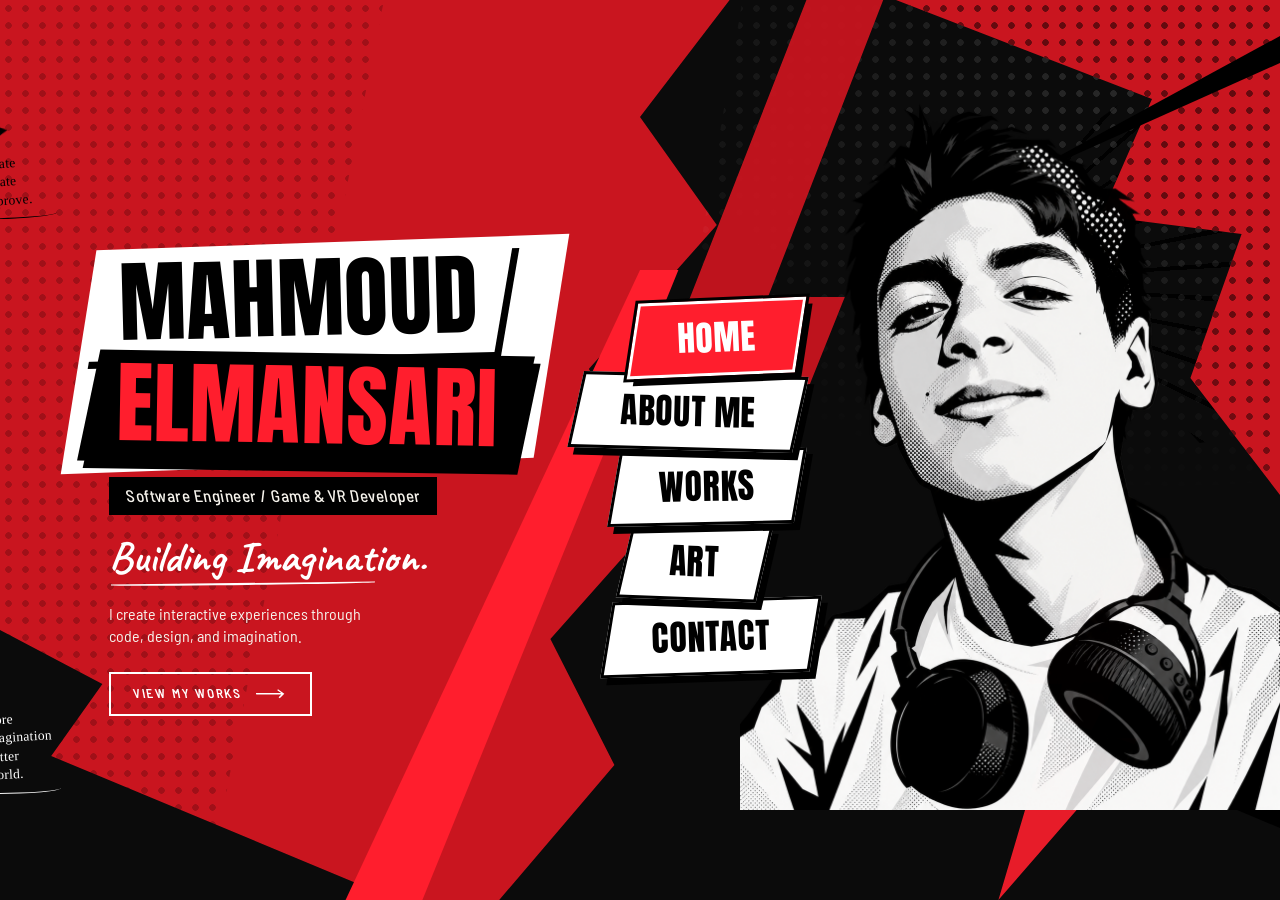
==== index.html @ aef6826e "First Commit, Home, About and Contact page done" ====
<!DOCTYPE html>
<html lang="en">
<head>
<meta charset="utf-8">
<meta name="viewport" content="width=device-width, initial-scale=1">
<title>Mahmoud Elmansari — Game &amp; VR Developer</title>
<meta name="description" content="Software engineer, game and VR developer. Building imagination in Unity.">

<meta property="og:title" content="Mahmoud Elmansari — Game &amp; VR Developer">
<meta property="og:description" content="Building imagination.">
<meta property="og:type" content="website">

<link rel="preconnect" href="https://fonts.googleapis.com">
<link rel="preconnect" href="https://fonts.gstatic.com" crossorigin>
<link href="https://fonts.googleapis.com/css2?family=Anton&family=Barlow+Semi+Condensed:wght@400;500;600&family=Caveat:wght@600;700&family=Permanent+Marker&display=swap" rel="stylesheet">

<link rel="stylesheet" href="css/style.css">
</head>

<body class="page-home">

<!-- =================================================================
     BACKGROUND
     Lives OUTSIDE the scaled frame and always fills the window, so
     there are never letterbox bars. Its shapes are percentage-based
     and abstract, so they reflow at any aspect without breaking.
     ================================================================= -->
<div class="bg" aria-hidden="true">
  <div class="bg-red"></div>
  <div class="bg-dots bg-dots--left"></div>
  <div class="bg-rays"></div>
  <div class="bg-dots bg-dots--right"></div>
  <div class="bg-shard-tr"></div>
  <div class="bg-dots bg-dots--shard"></div>
  <div class="bg-bolt-a"></div>
  <div class="bg-bolt-b"></div>
  <div class="bg-spike-tr"></div>
  <div class="bg-spike-br"></div>
  <div class="bg-shard-bl"></div>
  <div class="bg-slash"></div>
</div>

<!-- =================================================================
     VIEWPORT > FRAME
     Everything below is composed on a fixed 1600x900 canvas and
     scaled as one piece. Positions inside never change.
     ================================================================= -->
<div class="viewport">
<div class="frame">

  <div class="portrait">
    <img src="Home%20Page%20Asset/Home%20Portrait.png" alt="Portrait of Mahmoud Elmansari">
  </div>

  <div class="decor" aria-hidden="true">
    <span class="star star--tl"><img src="Home%20Page%20Asset/star.png" alt=""></span>
    <span class="star star--br"><img src="Home%20Page%20Asset/star.png" alt=""></span>
  </div>

  <p class="note note--tl" aria-hidden="true">Create<br>Iterate<br>Improve.<span class="note-swoosh"></span></p>
  <p class="note note--bl" aria-hidden="true">More<br>Imagination<br>Better<br>World.<span class="note-swoosh"></span></p>

  <main class="stage">

    <section class="identity">
      <h1 class="name">
        <span class="name-slab" aria-hidden="true"></span>
        <span class="name-line name-line--first"><span>Mahmoud</span></span>
        <span class="name-line name-line--last"><span>Elmansari</span></span>
      </h1>

      <p class="role"><span>Software Engineer / Game &amp; VR Developer</span></p>

      <p class="tagline">Building Imagination.</p>

      <p class="blurb">I create interactive experiences through<br>code, design, and imagination.</p>

      <a class="cta" href="works.html">
        <span>View my works</span>
        <svg class="cta-arrow" viewBox="0 0 40 12" aria-hidden="true">
          <path d="M0 6h34M28 1l6 5-6 5" fill="none" stroke="currentColor" stroke-width="1.8"/>
        </svg>
      </a>
    </section>

    <nav class="nav" aria-label="Main">
      <ul>
        <li><a class="nav-btn is-active" href="index.html" aria-current="page"><span>Home</span></a></li>
        <li><a class="nav-btn" href="about.html"><span>About Me</span></a></li>
        <li><a class="nav-btn" href="works.html"><span>Works</span></a></li>
        <li><a class="nav-btn" href="art.html"><span>Art</span></a></li>
        <li><a class="nav-btn" href="contact.html"><span>Contact</span></a></li>
      </ul>
    </nav>

  </main>

</div>
</div>

<script src="js/main.js"></script>
</body>
</html>
---- css/style.css ----
/* =====================================================================
   Mahmoud Elmansari — personal site
   style.css

   HOW THIS PAGE SCALES
   --------------------
   The composition is designed once on a fixed 1600 x 900 canvas, then
   scaled uniformly to fit the window — the same idea as a Canvas Scaler
   with a reference resolution.

   --u is the size of one design pixel at the current window size.
   Every measurement inside the frame is written as calc(var(--u) * N),
   where N is the number of pixels it would be on the 1600x900 canvas.

   So: a 112px headline is calc(var(--u) * 112). An element 110px from
   the left is left:calc(var(--u) * 110). Nothing is fluid, nothing
   drifts, and the layout cannot break at any window size.

   The background sits OUTSIDE the frame and fills the whole window,
   so there are never letterbox bars around the scaled composition.

   Below 760px wide the frame is switched off entirely and a separate
   flowing mobile layout takes over (section 12).
   ===================================================================== */

/* ---------------------------------------------------------------
   1. TOKENS
   --------------------------------------------------------------- */
:root{
  /* the scaler --------------------------------------------------- */
  --design-w: 1600;
  --design-h: 900;
  --u: min(100vw / 1600, 100vh / 900);   /* one design pixel */

  /* colour ------------------------------------------------------- */
  --red:        #C9151F;
  --red-hot:    #FF1E2D;
  --black:      #0B0B0B;
  --black-pure: #000000;
  --white:      #F6F3EC;
  --white-pure: #FFFFFF;

  /* geometry (design px) ---------------------------------------- */
  --skew:       -11deg;
  --pop:        calc(var(--u) * 9);
  --edge:       calc(var(--u) * 4);

  /* type --------------------------------------------------------- */
  --f-display:  "Anton", "Arial Narrow", Impact, sans-serif;
  --f-text:     "Barlow Semi Condensed", "Arial Narrow", sans-serif;
  --f-hand:     "Permanent Marker", cursive;
  --f-script:   "Caveat", cursive;

  /* sizes, in design px ----------------------------------------- */
  --s-name:     calc(var(--u) * 112);
  --s-nav:      calc(var(--u) * 44);
  --s-role:     calc(var(--u) * 21);
  --s-tagline:  calc(var(--u) * 54);
  --s-body:     calc(var(--u) * 20);
  --s-cta:      calc(var(--u) * 16);
  --s-note:     calc(var(--u) * 17);

  /* composition anchors, in design px --------------------------- */
  --identity-x: 110;      /* left edge of the name block          */
  --identity-y: 195;      /* top edge of the name block           */
  --sub-indent: 26;       /* extra indent for role/tagline/blurb/cta */
  --nav-x:      690;      /* left edge of the nav column          */
  --nav-y:      262;      /* top edge of the nav column           */
  --nav-w:      340;      /* nav column width (plates centre in it) */
}

/* ---------------------------------------------------------------
   2. RESET
   --------------------------------------------------------------- */
*,*::before,*::after{box-sizing:border-box}
html,body{margin:0;padding:0;height:100%}
html{-webkit-text-size-adjust:100%}

body{
  background:var(--black);
  color:var(--white);
  font-family:var(--f-text);
  line-height:1.4;
  overflow:hidden;
}

img{display:block;max-width:100%}
ul{list-style:none;margin:0;padding:0}
a{text-decoration:none;color:inherit}

:focus-visible{outline:calc(var(--u) * 3) solid var(--white-pure);outline-offset:calc(var(--u) * 5)}

/* ---------------------------------------------------------------
   3. BACKGROUND — fluid, fills the window at any aspect
   --------------------------------------------------------------- */
.bg{position:fixed;inset:0;z-index:0;pointer-events:none;overflow:hidden}
.bg > *{position:absolute;inset:0}

.bg-red{
  background:var(--red);
  clip-path:polygon(
    0 0, 57% 0, 50% 13%, 56% 25%, 46% 41%,
    53% 55%, 43% 71%, 48% 85%, 39% 100%, 0 100%
  );
}

.bg-shard-bl{
  background:var(--black);
  clip-path:polygon(0 70%, 8% 76%, 4% 84%, 31% 100%, 0 100%);
}

.bg-slash{
  background:var(--red-hot);
  clip-path:polygon(27% 100%, 50% 30%, 53% 30%, 33% 100%);
}

.bg-shard-tr{
  background:var(--red);
  clip-path:polygon(70% 0, 100% 0, 100% 55%, 93% 42%, 97% 26%, 86% 24%, 90% 11%);
}

.bg-rays{
  top:-24%; right:-14%; left:auto; bottom:auto;
  width:78vmax; height:78vmax;
  background:repeating-conic-gradient(
    from 168deg at 50% 50%,
    var(--black-pure) 0deg 1.1deg,
    transparent      1.1deg 7.5deg
  );
  opacity:.85;
  clip-path:polygon(52% 42%, 100% 8%, 100% 62%, 74% 66%);
}

.bg-bolt-a{
  background:var(--red);
  clip-path:polygon(63% 0, 69% 0, 60% 33%, 66% 33%, 55% 72%, 58% 40%, 52% 40%);
  opacity:.95;
}
.bg-bolt-b{
  background:var(--red-hot);
  clip-path:polygon(88% 62%, 92% 62%, 85% 82%, 89% 82%, 78% 100%, 83% 76%, 80% 76%);
  opacity:.9;
}

.bg-spike-tr{background:var(--black-pure);clip-path:polygon(100% 4%, 100% 7%, 78% 21%)}
.bg-spike-br{background:var(--black-pure);clip-path:polygon(100% 88%, 100% 92%, 70% 74%)}

/* halftone — one dot grid, masked so the field thins out */
.bg-dots{
  background-image:radial-gradient(circle, currentColor 3.1px, transparent 3.3px);
  background-size:17px 17px;
}
.bg-dots--left{
  color:var(--black-pure);
  opacity:.20;
  clip-path:polygon(0 0, 30% 0, 16% 100%, 0 100%);
  -webkit-mask-image:linear-gradient(100deg,#000 0%,#000 32%,transparent 88%);
          mask-image:linear-gradient(100deg,#000 0%,#000 32%,transparent 88%);
}
.bg-dots--right{
  color:var(--white-pure);
  opacity:.13;
  clip-path:polygon(58% 0, 100% 0, 100% 74%, 46% 100%);
  -webkit-mask-image:radial-gradient(70% 60% at 92% 10%,#000 0%,transparent 78%);
          mask-image:radial-gradient(70% 60% at 92% 10%,#000 0%,transparent 78%);
}
.bg-dots--shard{
  color:var(--black-pure);
  opacity:.5;
  clip-path:polygon(70% 0, 100% 0, 100% 55%, 93% 42%, 97% 26%, 86% 24%, 90% 11%);
  -webkit-mask-image:linear-gradient(215deg,#000 0%,#000 18%,transparent 72%);
          mask-image:linear-gradient(215deg,#000 0%,#000 18%,transparent 72%);
}

/* ---------------------------------------------------------------
   4. THE SCALED FRAME
   --------------------------------------------------------------- */
.viewport{
  position:fixed;inset:0;z-index:2;
  display:grid;place-items:center;
  overflow:hidden;
}

.frame{
  position:relative;
  width:calc(var(--u) * var(--design-w));
  height:calc(var(--u) * var(--design-h));
}

/* everything inside the frame is absolutely placed on the canvas */
.stage{position:absolute;inset:0}

/* ---------------------------------------------------------------
   5. PORTRAIT
   --------------------------------------------------------------- */
.portrait{
  position:absolute;
  right:0;bottom:0;
  width:calc(var(--u) * 780);
  height:calc(var(--u) * 900);
  z-index:1;
  pointer-events:none;
}
.portrait img{
  height:100%;width:100%;
  object-fit:contain;
  object-position:bottom right;
}

/* ---------------------------------------------------------------
   6. STARS
   --------------------------------------------------------------- */
.decor{position:absolute;inset:0;z-index:3;pointer-events:none}

/* stars are a PNG asset (Home Page Asset/star.png) */
.star{position:absolute;display:block}
.star img{width:100%;height:100%;object-fit:contain}

.star--tl{
  top:calc(var(--u) * -70); left:calc(var(--u) * -210);
  width:calc(var(--u) * 250); height:calc(var(--u) * 250);
  transform:rotate(10deg);
}
.star--br{
  bottom:calc(var(--u) * 22); right:calc(var(--u) * -130);
  width:calc(var(--u) * 50); height:calc(var(--u) * 50);
  transform:rotate(14deg);
}

/* ---------------------------------------------------------------
   7. MARGINALIA
   --------------------------------------------------------------- */
.note{
  position:absolute;z-index:4;margin:0;
  font-family:var(--f-hand);
  font-size:var(--s-note);
  line-height:1.35;
  letter-spacing:.02em;
  pointer-events:none;
}
.note--tl{
  top:calc(var(--u) * 80); left:calc(var(--u) * -25);
  color:var(--black-pure); transform:rotate(-4deg);
}
.note--bl{
  bottom:calc(var(--u) * 20); left:calc(var(--u) * -20);
  color:var(--white-pure); transform:rotate(-3deg);
}

.note-swoosh{
  display:block;width:5.5em;height:.5em;margin-top:.25em;
  border-bottom:calc(var(--u) * 2) solid currentColor;
  border-radius:0 0 90% 10%;
  transform:rotate(3deg);
}

/* ---------------------------------------------------------------
   8. IDENTITY
   --------------------------------------------------------------- */
.identity{
  position:absolute;z-index:5;
  left:calc(var(--u) * var(--identity-x));
  top:calc(var(--u) * var(--identity-y));
  width:calc(var(--u) * 680);
}

.name{
  position:relative;
  width:max-content;
  margin:0 0 calc(var(--u) * 16);
  font-weight:400;line-height:1;
}

.name-slab{
  position:absolute;
  top:-.18em;left:-.34em;right:-1.1em;bottom:-.1em;
  background:var(--white-pure);
  transform:skewX(var(--skew)) rotate(-2deg);
  z-index:0;
}

.name-line{
  position:relative;z-index:1;
  display:table;
  font-family:var(--f-display);
  font-size:var(--s-name);
  letter-spacing:.005em;
  text-transform:uppercase;
  padding:.09em .3em .15em;
  box-shadow:var(--pop) var(--pop) 0 var(--black-pure);
}
.name-line span{display:block;transform:skewX(calc(var(--skew) * -1))}

.name-line--first{
  background:var(--white-pure);
  color:var(--black-pure);
  margin-left:.05em;
  transform:skewX(var(--skew)) rotate(-1.4deg);
}
.name-line--last{
  background:var(--black-pure);
  color:var(--red-hot);
  margin-top:-.05em;
  transform:skewX(var(--skew)) rotate(.9deg);
}

.role{
  display:table;
  margin:0 0 calc(var(--u) * 26) calc(var(--u) * var(--sub-indent));
  background:var(--black-pure);
  color:var(--white);
  font-size:var(--s-role);
  font-weight:500;
  letter-spacing:.03em;
  padding:.45em 1em;
  transform:skewX(var(--skew)) rotate(-.8deg);
}
.role span{display:block;transform:skewX(calc(var(--skew) * -1))}

.tagline{
  display:table;position:relative;
  margin:0 0 calc(var(--u) * 22) calc(var(--u) * var(--sub-indent));
  font-family:var(--f-script);
  font-weight:700;
  font-size:var(--s-tagline);
  line-height:1;
  color:var(--white-pure);
  padding-bottom:.14em;
  transform:rotate(-1.6deg);
}
.tagline::after{
  content:"";position:absolute;left:.05em;right:1.2em;bottom:0;
  height:calc(var(--u) * 3);
  background:var(--white-pure);
  border-radius:0 0 60% 40%;
  transform:rotate(-.6deg);
}

.blurb{
  margin:0 0 calc(var(--u) * 30) calc(var(--u) * var(--sub-indent));
  font-size:var(--s-body);
  color:var(--white);
}

.cta{
  display:inline-flex;align-items:center;gap:1.1em;
  margin-left:calc(var(--u) * var(--sub-indent));
  border:calc(var(--u) * 3) solid var(--white-pure);
  color:var(--white-pure);
  font-weight:600;
  font-size:var(--s-cta);
  letter-spacing:.14em;
  text-transform:uppercase;
  padding:.9em 1.7em;
  transform:skewX(var(--skew)) rotate(-1deg);
  transition:background .07s steps(2), color .07s steps(2), box-shadow .07s steps(2);
}
.cta > *{transform:skewX(calc(var(--skew) * -1))}
.cta-arrow{width:2.5em;height:auto}
.cta:hover,.cta:focus-visible{
  background:var(--white-pure);
  color:var(--black-pure);
  box-shadow:var(--pop) var(--pop) 0 var(--black-pure);
}

/* ---------------------------------------------------------------
   9. NAV
   --------------------------------------------------------------- */
.nav{
  position:absolute;z-index:5;
  left:calc(var(--u) * var(--nav-x));
  top:calc(var(--u) * var(--nav-y));
  width:calc(var(--u) * var(--nav-w));
}
.nav ul{display:flex;flex-direction:column;align-items:center}

.nav li{margin-top:-.1em}
.nav li:first-child{margin-top:0}

/* per-plate placement: --tilt is rotation, --slide offsets it
   horizontally from the stack's centre axis */
.nav li:nth-child(1){--tilt:-2.4deg; --slide:1.6em; z-index:5}
.nav li:nth-child(2){--tilt: 1.5deg; --slide:0;     z-index:4}
.nav li:nth-child(3){--tilt:-1.2deg; --slide:1.1em; z-index:3}
.nav li:nth-child(4){--tilt: 2.1deg; --slide:.35em; z-index:2}
.nav li:nth-child(5){--tilt:-1.8deg; --slide:1.3em; z-index:1}

.nav-btn{
  display:block;
  margin-left:var(--slide);
  background:var(--white-pure);
  color:var(--black-pure);
  font-family:var(--f-display);
  font-size:var(--s-nav);
  letter-spacing:.02em;
  text-transform:uppercase;
  text-align:center;
  white-space:nowrap;
  padding:.28em 1.2em .32em;
  border:var(--edge) solid var(--black-pure);
  transform:skewX(var(--skew)) rotate(var(--tilt));
  box-shadow:var(--pop) var(--pop) 0 var(--black-pure);
  transition:transform .07s steps(2), box-shadow .07s steps(2),
             background .07s steps(2), color .07s steps(2);
}
.nav-btn span{display:block;transform:skewX(calc(var(--skew) * -1))}

.nav-btn:hover,.nav-btn:focus-visible{
  transform:skewX(var(--skew)) rotate(var(--tilt))
            translate(calc(var(--u) * -4), calc(var(--u) * -4));
  box-shadow:calc(var(--u) * 7) calc(var(--u) * 7) 0 var(--black-pure);
}

.nav-btn.is-active{
  background:var(--red-hot);
  color:var(--white-pure);
  border-color:var(--white-pure);
  outline:var(--edge) solid var(--black-pure);
  outline-offset:0;
}
.nav-btn.is-active:focus-visible{
  outline-color:var(--white-pure);
  outline-offset:calc(var(--u) * 5);
}

/* ---------------------------------------------------------------
   9b. HOME LINK  (shared by every inner page)
   position:fixed, NOT absolute. The frame is centred and letterboxed,
   so anything anchored to it drifts away from the screen corner as the
   window's aspect ratio changes. --u still scales the size.
   --------------------------------------------------------------- */
.home-link{
  position:fixed;z-index:20;
  right:calc(var(--u) * 30);
  bottom:calc(var(--u) * 24);
  width:calc(var(--u) * 82);
  height:calc(var(--u) * 82);
  display:block;
  transition:transform .09s steps(2);
}
.home-link img{width:100%;height:100%;object-fit:contain}
.home-link:hover,.home-link:focus-visible{
  transform:translateY(calc(var(--u) * -4)) rotate(-3deg);
}

@media (max-width:760px){
  .home-link{right:1rem;bottom:1rem;width:44px;height:44px}
}

/* ---------------------------------------------------------------
   10. ENTRANCE — one sequence, then stillness
   --------------------------------------------------------------- */
.identity > *,.nav li,.portrait,.note,.star{opacity:0}

body.is-ready .identity > *{animation:slam .42s cubic-bezier(.2,.9,.3,1) forwards}
body.is-ready .identity > *:nth-child(1){animation-delay:.05s}
body.is-ready .identity > *:nth-child(2){animation-delay:.13s}
body.is-ready .identity > *:nth-child(3){animation-delay:.21s}
body.is-ready .identity > *:nth-child(4){animation-delay:.29s}
body.is-ready .identity > *:nth-child(5){animation-delay:.37s}

body.is-ready .nav li{animation:slam-right .38s cubic-bezier(.2,.9,.3,1) forwards}
body.is-ready .nav li:nth-child(1){animation-delay:.30s}
body.is-ready .nav li:nth-child(2){animation-delay:.37s}
body.is-ready .nav li:nth-child(3){animation-delay:.44s}
body.is-ready .nav li:nth-child(4){animation-delay:.51s}
body.is-ready .nav li:nth-child(5){animation-delay:.58s}

body.is-ready .portrait{animation:fade-up .6s ease-out .16s forwards}

/* stars and notes only fade — a transform keyframe would wipe rotation */
body.is-ready .star{animation:fade-in .5s ease-out .62s forwards}
body.is-ready .note{animation:fade-in .5s ease-out .78s forwards}

@keyframes slam      {from{opacity:0;transform:translateX(-3em)} to{opacity:1;transform:none}}
@keyframes slam-right{from{opacity:0;transform:translateX(3em)}  to{opacity:1;transform:none}}
@keyframes fade-up   {from{opacity:0;transform:translateY(2em)}  to{opacity:1;transform:none}}
@keyframes fade-in   {from{opacity:0} to{opacity:1}}

/* ---------------------------------------------------------------
   11. VERY WIDE / VERY TALL WINDOWS
   The frame stays centred; the background fills the rest. Nothing
   here needs a breakpoint — this block only stops the composition
   from becoming absurdly small in an extreme sliver of a window.
   --------------------------------------------------------------- */
@media (min-aspect-ratio:2.6/1){
  :root{--u:min(100vw / 2100, 100vh / 900)}
}

/* ---------------------------------------------------------------
   12. MOBILE — frame off, real flowing layout
   --------------------------------------------------------------- */
@media (max-width:760px){
  :root{
    --u:1px;                       /* stop scaling; use real pixels */
    --pop:6px;
    --edge:3px;
    --s-name:clamp(2.1rem, 11.5vw, 3.6rem);
    --s-nav:1.2rem;
    --s-role:.85rem;
    --s-tagline:clamp(1.5rem, 8vw, 2.2rem);
    --s-body:1rem;
    --s-cta:.8rem;
  }

  body{overflow-y:auto}

  .viewport{position:static;display:block;overflow:visible}
  .frame{width:auto;height:auto;min-height:100svh;
         display:flex;flex-direction:column;justify-content:center;
         gap:2rem;padding:clamp(1.25rem,6vw,2rem)}

  .stage{position:static;display:contents}

  .identity{position:static;width:auto}
  .name{margin-bottom:1rem}
  .name-slab{right:-.5em}
  .role,.tagline,.blurb,.cta{margin-left:0}
  .blurb{display:none}

  .nav{position:static;width:auto;order:2}
  .nav ul{flex-direction:row;flex-wrap:wrap;gap:.75em .6em;align-items:flex-start}
  .nav li{margin:0}
  .nav-btn{margin-left:0;padding:.24em .85em .28em}

  .portrait{
    position:fixed;
    right:-16%;bottom:0;
    width:112%;height:62svh;
    opacity:.3;z-index:0;
  }

  .decor,.note{display:none}

  /* background reshaped for a portrait window */
  .bg-red{clip-path:polygon(0 0,100% 0,100% 58%,62% 66%,68% 74%,0 80%)}
  .bg-shard-tr,.bg-rays,.bg-bolt-a,.bg-bolt-b,
  .bg-spike-tr,.bg-spike-br,.bg-dots--shard{display:none}
  .bg-dots--left{clip-path:polygon(0 0,100% 0,100% 22%,0 30%)}
  .bg-dots--right{clip-path:polygon(0 62%,100% 52%,100% 100%,0 100%)}
}

/* ---------------------------------------------------------------
   13. ACCESSIBILITY
   --------------------------------------------------------------- */
@media (prefers-reduced-motion:reduce){
  .identity > *,.nav li,.portrait,.note,.star{opacity:1;animation:none !important}
  *{transition-duration:.01ms !important}
}

@media print{
  .bg,.decor,.note{display:none}
  body{overflow:visible;background:#fff;color:#000}
}
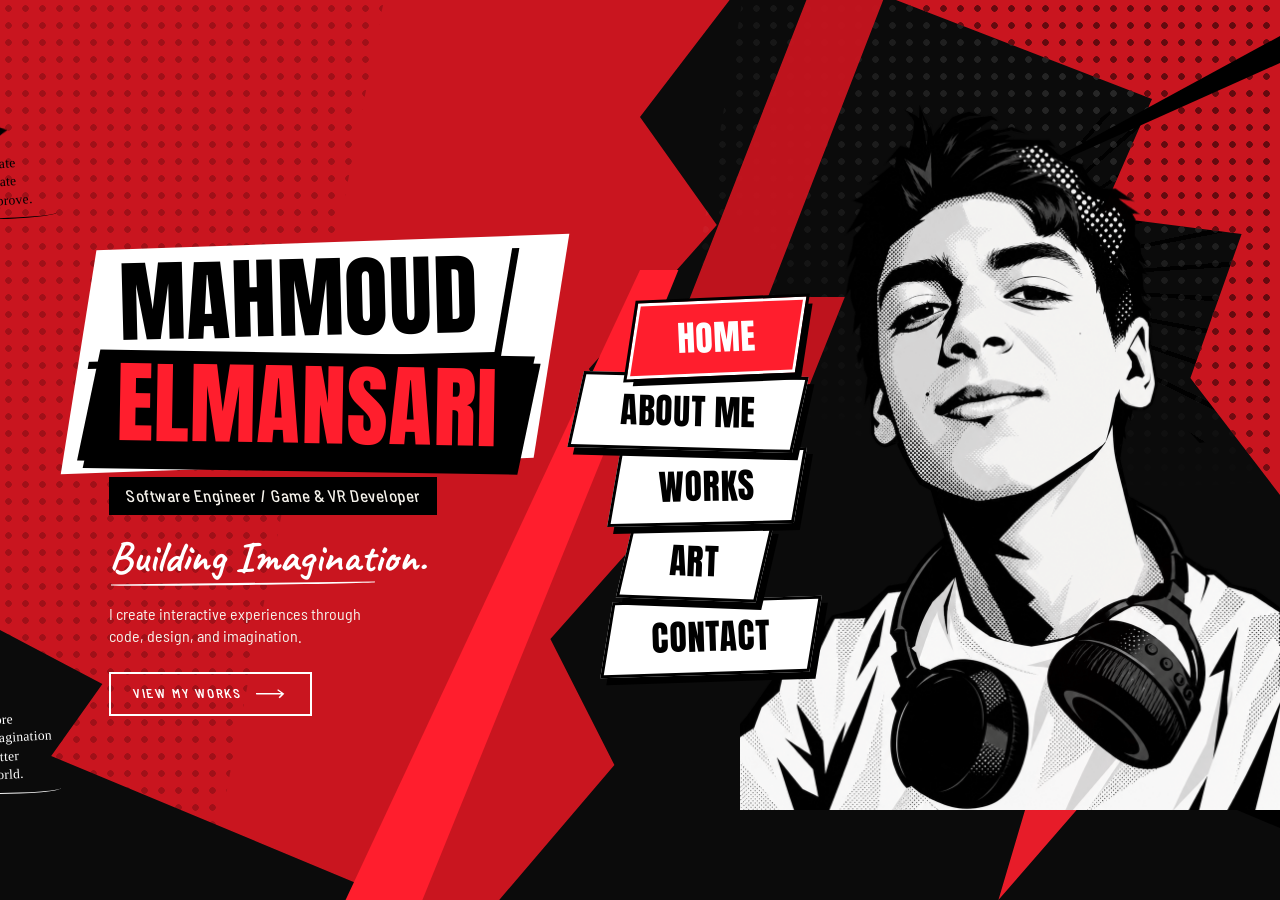
==== commit b39877e3: "Cleaning project and compress images" ====
--- a/index.html
+++ b/index.html
@@ -9,6 +9,8 @@
 <meta property="og:title" content="Mahmoud Elmansari — Game &amp; VR Developer">
 <meta property="og:description" content="Building imagination.">
 <meta property="og:type" content="website">
+
+<link rel="icon" href="home-assets/star.png">
 
 <link rel="preconnect" href="https://fonts.googleapis.com">
 <link rel="preconnect" href="https://fonts.gstatic.com" crossorigin>
@@ -49,12 +51,12 @@
 <div class="frame">
 
   <div class="portrait">
-    <img src="Home%20Page%20Asset/Home%20Portrait.png" alt="Portrait of Mahmoud Elmansari">
+    <img src="home-assets/home-portrait.png" alt="Portrait of Mahmoud Elmansari">
   </div>
 
   <div class="decor" aria-hidden="true">
-    <span class="star star--tl"><img src="Home%20Page%20Asset/star.png" alt=""></span>
-    <span class="star star--br"><img src="Home%20Page%20Asset/star.png" alt=""></span>
+    <span class="star star--tl"><img src="home-assets/star.png" alt=""></span>
+    <span class="star star--br"><img src="home-assets/star.png" alt=""></span>
   </div>
 
   <p class="note note--tl" aria-hidden="true">Create<br>Iterate<br>Improve.<span class="note-swoosh"></span></p>
@@ -88,7 +90,7 @@
         <li><a class="nav-btn is-active" href="index.html" aria-current="page"><span>Home</span></a></li>
         <li><a class="nav-btn" href="about.html"><span>About Me</span></a></li>
         <li><a class="nav-btn" href="works.html"><span>Works</span></a></li>
-        <li><a class="nav-btn" href="art.html"><span>Art</span></a></li>
+        <li><a class="nav-btn" href="works.html#art"><span>Art</span></a></li>
         <li><a class="nav-btn" href="contact.html"><span>Contact</span></a></li>
       </ul>
     </nav>
--- a/css/style.css
+++ b/css/style.css
@@ -74,6 +74,11 @@
    --------------------------------------------------------------- */
 *,*::before,*::after{box-sizing:border-box}
 html,body{margin:0;padding:0;height:100%}
+/* the skewed plates and their hard shadows sit slightly outside their
+   boxes. Without this the page picks up a sideways scrollbar and the
+   composition can be dragged off-centre. html matters as much as body:
+   if only body is clipped, html still scrolls. */
+html{overflow-x:hidden}
 html{-webkit-text-size-adjust:100%}
 
 body{
@@ -212,7 +217,7 @@
    --------------------------------------------------------------- */
 .decor{position:absolute;inset:0;z-index:3;pointer-events:none}
 
-/* stars are a PNG asset (Home Page Asset/star.png) */
+/* stars are a PNG asset (home-assets/star.png) */
 .star{position:absolute;display:block}
 .star img{width:100%;height:100%;object-fit:contain}
 
@@ -430,9 +435,9 @@
    window's aspect ratio changes. --u still scales the size.
    --------------------------------------------------------------- */
 .home-link{
-  position:fixed;z-index:20;
-  right:calc(var(--u) * 30);
-  bottom:calc(var(--u) * 24);
+  position:fixed;z-index:40;
+  right:calc(var(--u) * 0);
+  bottom:calc(var(--u) * 0);
   width:calc(var(--u) * 82);
   height:calc(var(--u) * 82);
   display:block;
@@ -445,6 +450,34 @@
 
 @media (max-width:760px){
   .home-link{right:1rem;bottom:1rem;width:44px;height:44px}
+}
+
+/* ---------------------------------------------------------------
+   9d. CONTACT MORPH
+   The clicked CONTACT plate lifts out of the nav, spins and grows
+   toward the size of the contact card. The Contact page then picks
+   the motion up where this left off, so the plate appears to become
+   the card.
+   --------------------------------------------------------------- */
+.morph{
+  position:fixed;
+  z-index:210;
+  pointer-events:none;
+  transform-origin:50% 50%;
+  will-change:transform;
+}
+.morph .nav-btn{
+  width:100%;
+  height:100%;
+  display:flex;
+  align-items:center;
+  justify-content:center;
+}
+/* the wording fades as the plate becomes a slab — stretched text
+   would give the morph away */
+.morph .nav-btn span{
+  transition:opacity .18s linear;
+  opacity:0;
 }
 
 /* ---------------------------------------------------------------
